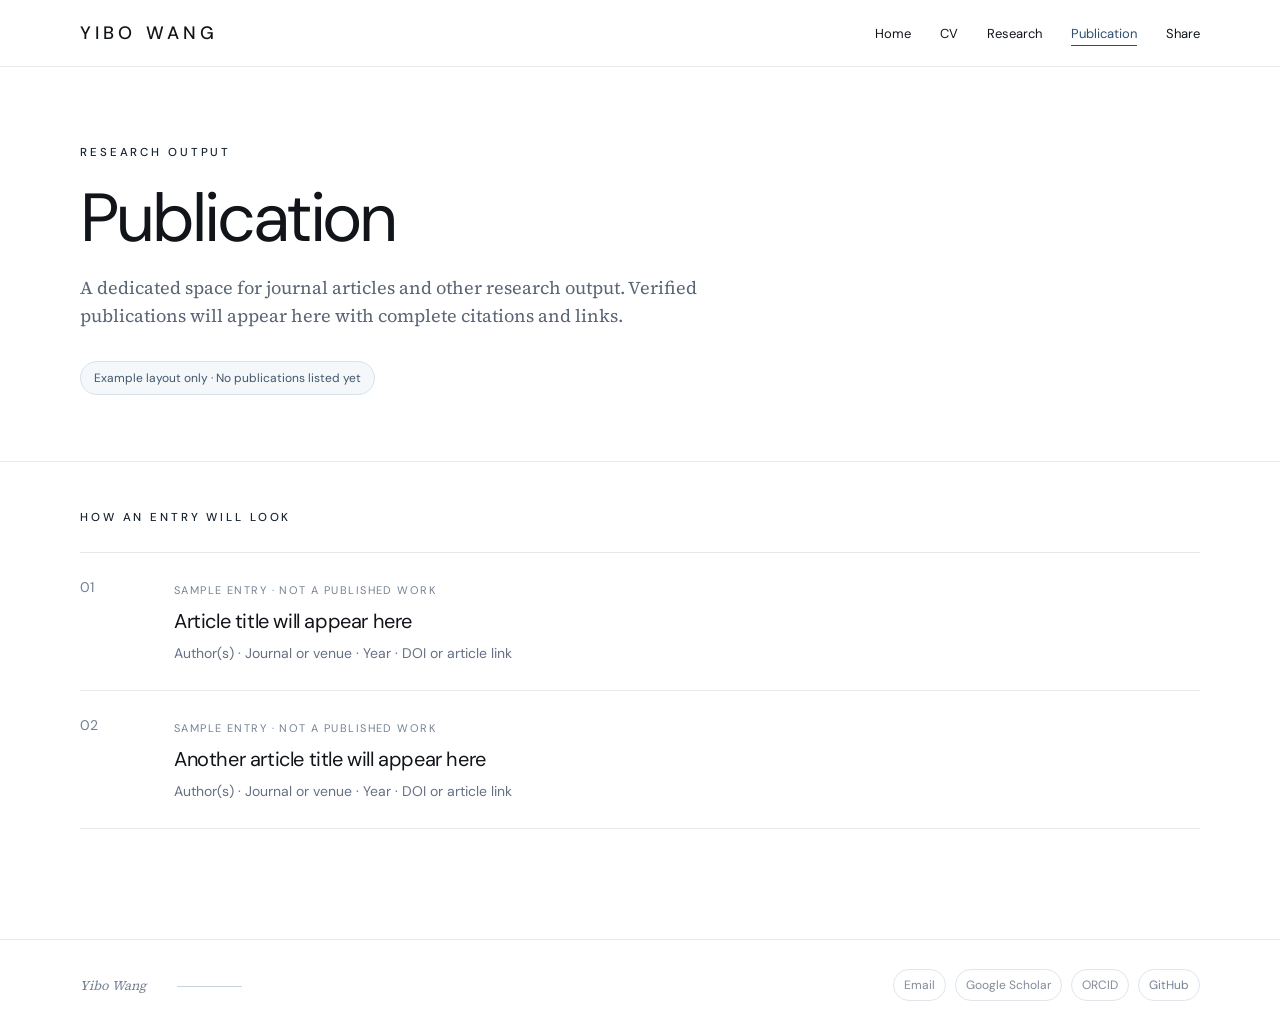
==== publications.html @ 69a41e06 "Add CV placeholder, publication examples, and navigation" ====
<!doctype html>
<html lang="en">
<head>
  <meta charset="utf-8">
  <meta name="viewport" content="width=device-width, initial-scale=1">
  <meta name="description" content="Publication page for Yibo Wang. Example entries are placeholders pending verified publication details.">
  <title>Publication | Yibo Wang</title>
  <style>
    @font-face { font-family:"DM Sans"; src:url("assets/fonts/dm-sans-latin.woff2") format("woff2"); font-style:normal; font-weight:100 1000; font-display:swap; }
    @font-face { font-family:"Source Serif 4"; src:url("assets/fonts/source-serif-4-latin.woff2") format("woff2"); font-style:normal; font-weight:200 900; font-display:swap; }
    :root { --ink:#11151a; --muted:#667080; --line:#e4e9ee; --blue:#304d6c; --width:1120px; }
    * { box-sizing:border-box; }
    body { margin:0; color:var(--ink); background:#fff; font-family:"DM Sans","Segoe UI",sans-serif; -webkit-font-smoothing:antialiased; }
    a { color:inherit; text-decoration:none; }
    button { font:inherit; }
    .container,.header-inner { width:min(calc(100% - 64px),var(--width)); margin-inline:auto; }
    .site-header { min-height:66px; border-bottom:1px solid var(--line); }
    .header-inner { min-height:66px; display:flex; align-items:center; justify-content:space-between; gap:24px; }
    .brand { font-size:18px; font-weight:500; letter-spacing:.23em; white-space:nowrap; }
    .nav { display:flex; align-items:center; gap:29px; font-size:13px; }
    .nav button { border:0; background:none; padding:0; color:inherit; cursor:pointer; font-size:inherit; }
    .nav a:hover,.nav button:hover { color:#4374a3; }
    .nav [aria-current=page] { color:var(--blue); text-decoration:underline; text-underline-offset:7px; }
    :focus-visible { outline:2px solid #537ca3; outline-offset:3px; }
    .intro { padding:78px 0 66px; border-bottom:1px solid var(--line); }
    .eyebrow { margin:0 0 23px; color:#1a2532; font-size:11.5px; font-weight:500; letter-spacing:.25em; text-transform:uppercase; }
    h1 { margin:0 0 20px; font-size:clamp(48px,6vw,68px); font-weight:400; letter-spacing:-.045em; line-height:1.05; }
    .intro-copy { max-width:650px; margin:0; color:#596475; font:18px/1.55 "Source Serif 4",Georgia,serif; }
    .sample-note { display:inline-block; margin-top:31px; border:1px solid #d7e2eb; border-radius:999px; padding:8px 13px; background:#f5f8fa; color:#41566b; font-size:12px; }
    .examples { padding:48px 0 110px; min-height:420px; }
    .section-title { margin:0 0 27px; color:#1a2532; font-size:11.5px; font-weight:500; letter-spacing:.25em; text-transform:uppercase; }
    .entry { display:grid; grid-template-columns:75px minmax(0,1fr); gap:19px; padding:25px 0; border-top:1px solid var(--line); }
    .entry:last-child { border-bottom:1px solid var(--line); }
    .entry-number { color:#718096; font-size:14px; }
    .entry-label { color:#758294; font-size:11px; letter-spacing:.13em; text-transform:uppercase; }
    .entry h2 { margin:9px 0; font-size:20px; font-weight:400; letter-spacing:-.02em; }
    .entry p { margin:0; color:#657183; font-size:14px; line-height:1.55; }
    .site-footer { border-top:1px solid var(--line); }
    .footer-inner { min-height:91px; display:flex; align-items:center; justify-content:space-between; gap:26px; color:#758294; font:italic 13px "Source Serif 4",Georgia,serif; }
    .footer-rule { height:1px; width:65px; margin-left:28px; background:#c9d3dd; display:inline-block; vertical-align:middle; }
    .footer-links { display:flex; justify-content:flex-end; align-items:center; gap:9px; flex-wrap:wrap; font:12px "DM Sans","Segoe UI",sans-serif; }
    .footer-links a,.footer-links span { border:1px solid #e0e6ec; border-radius:999px; padding:7px 10px; }
    .footer-links a:hover { color:#4374a3; border-color:#aebdca; }
    .link-unavailable { color:#818b98; cursor:default; }
    .share-status { position:fixed; left:50%; bottom:20px; transform:translateX(-50%); z-index:10; padding:10px 16px; color:#fff; background:#304d6c; border-radius:8px; font-size:13px; box-shadow:0 8px 24px #1a253233; }
    .share-status:empty { display:none; }
    @media (max-width:760px) {
      .container,.header-inner { width:min(calc(100% - 36px),var(--width)); }
      .header-inner { flex-wrap:wrap; padding:19px 0; gap:17px; }
      .nav { gap:16px; flex-wrap:wrap; }
      .intro { padding:62px 0 52px; }
      .examples { padding:38px 0 80px; }
      .footer-inner { flex-direction:column; align-items:flex-start; justify-content:center; padding:23px 0; }
      .footer-links { justify-content:flex-start; }
    }
    @media (max-width:440px) {
      .entry { grid-template-columns:32px minmax(0,1fr); gap:10px; }
      .footer-inner { gap:18px; font-size:11px; }
      .footer-rule { width:30px; margin-left:10px; }
    }
  </style>
</head>
<body>
  <header class="site-header"><div class="header-inner">
    <a class="brand" href="index.html">YIBO WANG</a>
    <nav class="nav" aria-label="Main navigation"><a href="index.html">Home</a><a href="assets/cv.pdf" target="_blank" rel="noopener noreferrer" aria-label="CV PDF placeholder, opens in a new tab">CV</a><a href="index.html#research">Research</a><a href="publications.html" aria-current="page">Publication</a><button type="button" data-share>Share</button></nav>
  </div></header>
  <main>
    <section class="intro"><div class="container">
      <p class="eyebrow">Research output</p>
      <h1>Publication</h1>
      <p class="intro-copy">A dedicated space for journal articles and other research output. Verified publications will appear here with complete citations and links.</p>
      <span class="sample-note">Example layout only · No publications listed yet</span>
    </div></section>
    <section class="examples" aria-labelledby="example-title"><div class="container">
      <h2 class="section-title" id="example-title">How an entry will look</h2>
      <article class="entry"><span class="entry-number">01</span><div><span class="entry-label">Sample entry · Not a published work</span><h2>Article title will appear here</h2><p>Author(s) · Journal or venue · Year · DOI or article link</p></div></article>
      <article class="entry"><span class="entry-number">02</span><div><span class="entry-label">Sample entry · Not a published work</span><h2>Another article title will appear here</h2><p>Author(s) · Journal or venue · Year · DOI or article link</p></div></article>
    </div></section>
  </main>
  <footer class="site-footer"><div class="container footer-inner"><span>Yibo Wang <span class="footer-rule"></span></span><nav class="footer-links" aria-label="Contact and profiles"><span class="link-unavailable" title="Email address to be added">Email</span><span class="link-unavailable" title="Google Scholar link to be added">Google Scholar</span><span class="link-unavailable" title="ORCID link to be added">ORCID</span><a href="https://github.com/y1bo-wang" target="_blank" rel="noopener noreferrer">GitHub</a></nav></div></footer>
  <div class="share-status" role="status" aria-live="polite"></div>
  <script src="assets/site.js" defer></script>
</body>
</html>
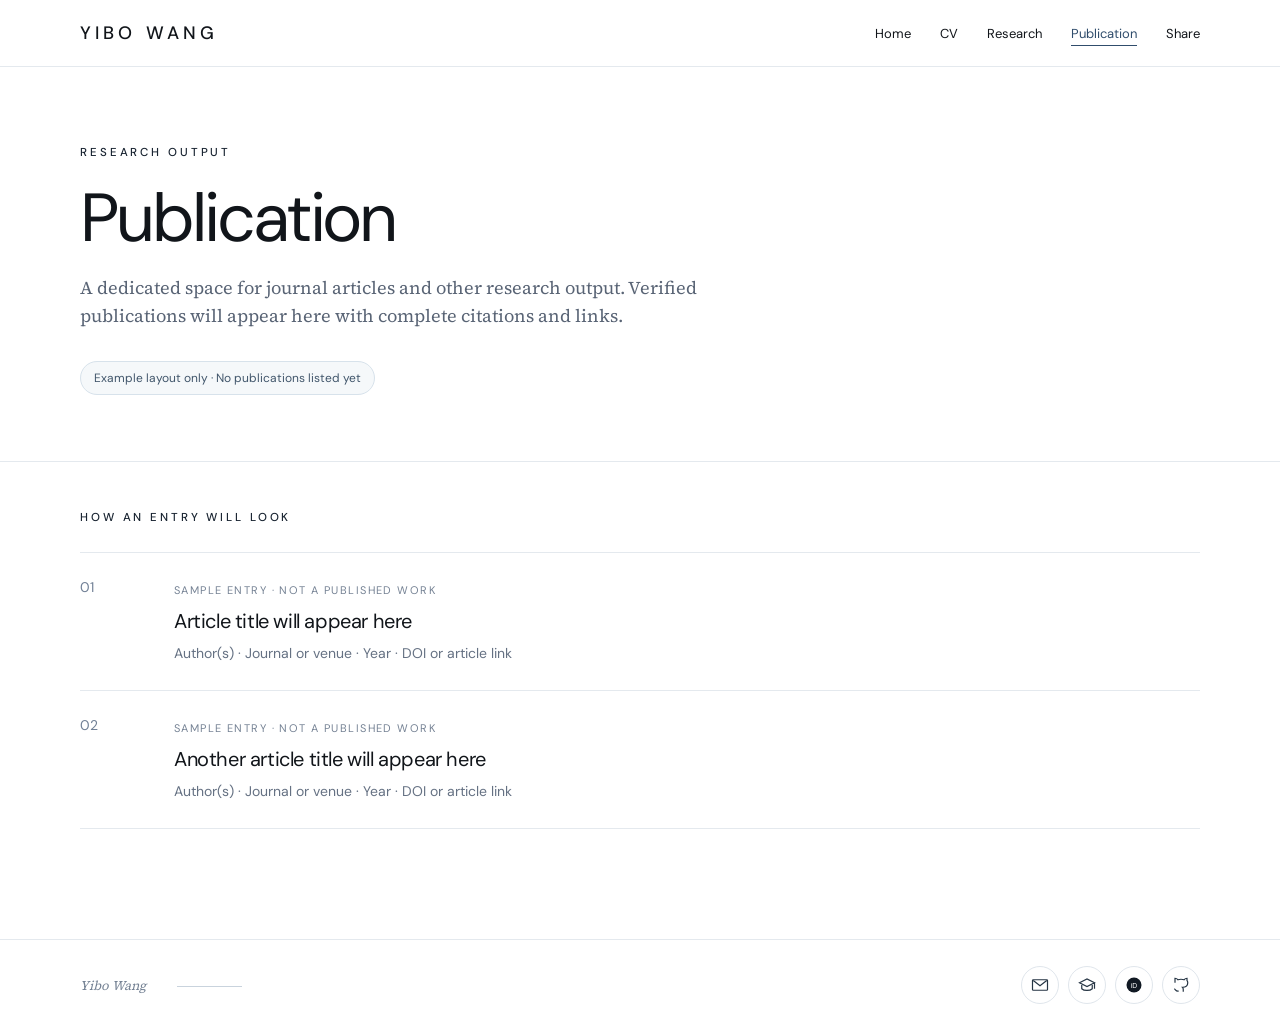
==== commit 69f2cd36: "Add research and share pages with icon-only footer" ====
--- a/publications.html
+++ b/publications.html
@@ -1,85 +1,30 @@
-<!doctype html>
-<html lang="en">
-<head>
-  <meta charset="utf-8">
-  <meta name="viewport" content="width=device-width, initial-scale=1">
-  <meta name="description" content="Publication page for Yibo Wang. Example entries are placeholders pending verified publication details.">
-  <title>Publication | Yibo Wang</title>
-  <style>
-    @font-face { font-family:"DM Sans"; src:url("assets/fonts/dm-sans-latin.woff2") format("woff2"); font-style:normal; font-weight:100 1000; font-display:swap; }
-    @font-face { font-family:"Source Serif 4"; src:url("assets/fonts/source-serif-4-latin.woff2") format("woff2"); font-style:normal; font-weight:200 900; font-display:swap; }
-    :root { --ink:#11151a; --muted:#667080; --line:#e4e9ee; --blue:#304d6c; --width:1120px; }
-    * { box-sizing:border-box; }
-    body { margin:0; color:var(--ink); background:#fff; font-family:"DM Sans","Segoe UI",sans-serif; -webkit-font-smoothing:antialiased; }
-    a { color:inherit; text-decoration:none; }
-    button { font:inherit; }
-    .container,.header-inner { width:min(calc(100% - 64px),var(--width)); margin-inline:auto; }
-    .site-header { min-height:66px; border-bottom:1px solid var(--line); }
-    .header-inner { min-height:66px; display:flex; align-items:center; justify-content:space-between; gap:24px; }
-    .brand { font-size:18px; font-weight:500; letter-spacing:.23em; white-space:nowrap; }
-    .nav { display:flex; align-items:center; gap:29px; font-size:13px; }
-    .nav button { border:0; background:none; padding:0; color:inherit; cursor:pointer; font-size:inherit; }
-    .nav a:hover,.nav button:hover { color:#4374a3; }
-    .nav [aria-current=page] { color:var(--blue); text-decoration:underline; text-underline-offset:7px; }
-    :focus-visible { outline:2px solid #537ca3; outline-offset:3px; }
-    .intro { padding:78px 0 66px; border-bottom:1px solid var(--line); }
-    .eyebrow { margin:0 0 23px; color:#1a2532; font-size:11.5px; font-weight:500; letter-spacing:.25em; text-transform:uppercase; }
-    h1 { margin:0 0 20px; font-size:clamp(48px,6vw,68px); font-weight:400; letter-spacing:-.045em; line-height:1.05; }
-    .intro-copy { max-width:650px; margin:0; color:#596475; font:18px/1.55 "Source Serif 4",Georgia,serif; }
-    .sample-note { display:inline-block; margin-top:31px; border:1px solid #d7e2eb; border-radius:999px; padding:8px 13px; background:#f5f8fa; color:#41566b; font-size:12px; }
-    .examples { padding:48px 0 110px; min-height:420px; }
-    .section-title { margin:0 0 27px; color:#1a2532; font-size:11.5px; font-weight:500; letter-spacing:.25em; text-transform:uppercase; }
-    .entry { display:grid; grid-template-columns:75px minmax(0,1fr); gap:19px; padding:25px 0; border-top:1px solid var(--line); }
-    .entry:last-child { border-bottom:1px solid var(--line); }
-    .entry-number { color:#718096; font-size:14px; }
-    .entry-label { color:#758294; font-size:11px; letter-spacing:.13em; text-transform:uppercase; }
-    .entry h2 { margin:9px 0; font-size:20px; font-weight:400; letter-spacing:-.02em; }
-    .entry p { margin:0; color:#657183; font-size:14px; line-height:1.55; }
-    .site-footer { border-top:1px solid var(--line); }
-    .footer-inner { min-height:91px; display:flex; align-items:center; justify-content:space-between; gap:26px; color:#758294; font:italic 13px "Source Serif 4",Georgia,serif; }
-    .footer-rule { height:1px; width:65px; margin-left:28px; background:#c9d3dd; display:inline-block; vertical-align:middle; }
-    .footer-links { display:flex; justify-content:flex-end; align-items:center; gap:9px; flex-wrap:wrap; font:12px "DM Sans","Segoe UI",sans-serif; }
-    .footer-links a,.footer-links span { border:1px solid #e0e6ec; border-radius:999px; padding:7px 10px; }
-    .footer-links a:hover { color:#4374a3; border-color:#aebdca; }
-    .link-unavailable { color:#818b98; cursor:default; }
-    .share-status { position:fixed; left:50%; bottom:20px; transform:translateX(-50%); z-index:10; padding:10px 16px; color:#fff; background:#304d6c; border-radius:8px; font-size:13px; box-shadow:0 8px 24px #1a253233; }
-    .share-status:empty { display:none; }
-    @media (max-width:760px) {
-      .container,.header-inner { width:min(calc(100% - 36px),var(--width)); }
-      .header-inner { flex-wrap:wrap; padding:19px 0; gap:17px; }
-      .nav { gap:16px; flex-wrap:wrap; }
-      .intro { padding:62px 0 52px; }
-      .examples { padding:38px 0 80px; }
-      .footer-inner { flex-direction:column; align-items:flex-start; justify-content:center; padding:23px 0; }
-      .footer-links { justify-content:flex-start; }
-    }
-    @media (max-width:440px) {
-      .entry { grid-template-columns:32px minmax(0,1fr); gap:10px; }
-      .footer-inner { gap:18px; font-size:11px; }
-      .footer-rule { width:30px; margin-left:10px; }
-    }
-  </style>
-</head>
-<body>
-  <header class="site-header"><div class="header-inner">
-    <a class="brand" href="index.html">YIBO WANG</a>
-    <nav class="nav" aria-label="Main navigation"><a href="index.html">Home</a><a href="assets/cv.pdf" target="_blank" rel="noopener noreferrer" aria-label="CV PDF placeholder, opens in a new tab">CV</a><a href="index.html#research">Research</a><a href="publications.html" aria-current="page">Publication</a><button type="button" data-share>Share</button></nav>
-  </div></header>
-  <main>
-    <section class="intro"><div class="container">
-      <p class="eyebrow">Research output</p>
-      <h1>Publication</h1>
-      <p class="intro-copy">A dedicated space for journal articles and other research output. Verified publications will appear here with complete citations and links.</p>
-      <span class="sample-note">Example layout only · No publications listed yet</span>
-    </div></section>
-    <section class="examples" aria-labelledby="example-title"><div class="container">
-      <h2 class="section-title" id="example-title">How an entry will look</h2>
-      <article class="entry"><span class="entry-number">01</span><div><span class="entry-label">Sample entry · Not a published work</span><h2>Article title will appear here</h2><p>Author(s) · Journal or venue · Year · DOI or article link</p></div></article>
-      <article class="entry"><span class="entry-number">02</span><div><span class="entry-label">Sample entry · Not a published work</span><h2>Another article title will appear here</h2><p>Author(s) · Journal or venue · Year · DOI or article link</p></div></article>
-    </div></section>
-  </main>
-  <footer class="site-footer"><div class="container footer-inner"><span>Yibo Wang <span class="footer-rule"></span></span><nav class="footer-links" aria-label="Contact and profiles"><span class="link-unavailable" title="Email address to be added">Email</span><span class="link-unavailable" title="Google Scholar link to be added">Google Scholar</span><span class="link-unavailable" title="ORCID link to be added">ORCID</span><a href="https://github.com/y1bo-wang" target="_blank" rel="noopener noreferrer">GitHub</a></nav></div></footer>
-  <div class="share-status" role="status" aria-live="polite"></div>
-  <script src="assets/site.js" defer></script>
-</body>
-</html>
+<!doctype html>
+<html lang="en">
+<head>
+  <meta charset="utf-8">
+  <meta name="viewport" content="width=device-width, initial-scale=1">
+  <meta name="description" content="Publication page for Yibo Wang. Example entries are placeholders pending verified publication details.">
+  <title>Publication | Yibo Wang</title>
+  <link rel="stylesheet" href="assets/page.css">
+</head>
+<body>
+  <header class="site-header"><div class="header-inner">
+    <a class="brand" href="index.html">YIBO WANG</a>
+    <nav class="nav" aria-label="Main navigation"><a href="index.html">Home</a><a href="assets/cv.pdf" target="_blank" rel="noopener noreferrer" aria-label="CV PDF placeholder, opens in a new tab">CV</a><a href="research.html">Research</a><a href="publications.html" aria-current="page">Publication</a><a href="share.html">Share</a></nav>
+  </div></header>
+  <main>
+    <section class="intro"><div class="container">
+      <p class="eyebrow">Research output</p>
+      <h1>Publication</h1>
+      <p class="intro-copy">A dedicated space for journal articles and other research output. Verified publications will appear here with complete citations and links.</p>
+      <span class="sample-note">Example layout only · No publications listed yet</span>
+    </div></section>
+    <section class="examples" aria-labelledby="example-title"><div class="container">
+      <h2 class="section-title" id="example-title">How an entry will look</h2>
+      <article class="entry"><span class="entry-number">01</span><div><span class="entry-label">Sample entry · Not a published work</span><h2>Article title will appear here</h2><p>Author(s) · Journal or venue · Year · DOI or article link</p></div></article>
+      <article class="entry"><span class="entry-number">02</span><div><span class="entry-label">Sample entry · Not a published work</span><h2>Another article title will appear here</h2><p>Author(s) · Journal or venue · Year · DOI or article link</p></div></article>
+    </div></section>
+  </main>
+  <footer class="site-footer"><div class="container footer-inner"><span>Yibo Wang <span class="footer-rule"></span></span><nav class="footer-links" aria-label="Contact and profiles"><span class="link-unavailable" role="img" aria-label="Email address to be added" title="Email address to be added"><svg viewBox="0 0 24 24" aria-hidden="true"><rect x="2" y="5" width="20" height="14" rx="1"/><path d="m3 6 9 7 9-7"/></svg></span><span class="link-unavailable" role="img" aria-label="Google Scholar link to be added" title="Google Scholar link to be added"><svg viewBox="0 0 24 24" aria-hidden="true"><path d="M2 9 12 4l10 5-10 5L2 9Z M5 12v5c3 3 11 3 14 0v-5 M22 9v8"/></svg></span><span class="link-unavailable" role="img" aria-label="ORCID link to be added" title="ORCID link to be added"><svg viewBox="0 0 24 24" aria-hidden="true"><circle cx="12" cy="12" r="10" fill="#111923" stroke="none"/><text x="12" y="16" text-anchor="middle" font-size="9" fill="#fff" stroke="none" font-family="Arial">iD</text></svg></span><a href="https://github.com/y1bo-wang" target="_blank" rel="noopener noreferrer" aria-label="GitHub" title="GitHub"><svg viewBox="0 0 24 24" aria-hidden="true"><path d="M9 20c-4 1-4-2-6-3m12 4v-3c0-1 0-2-1-3 4 0 7-2 7-6 0-1 0-2-1-3 0-1 0-2 0-3-2 0-3 1-4 2-3-1-5-1-8 0-1-1-2-2-4-2 0 1 0 2 0 3v3"/></svg></a></nav></div></footer>
+</body>
+</html>
--- a/assets/page.css
+++ b/assets/page.css
@@ -0,0 +1,71 @@
+@font-face { font-family:"DM Sans"; src:url("fonts/dm-sans-latin.woff2") format("woff2"); font-style:normal; font-weight:100 1000; font-display:swap; }
+    @font-face { font-family:"Source Serif 4"; src:url("fonts/source-serif-4-latin.woff2") format("woff2"); font-style:normal; font-weight:200 900; font-display:swap; }
+    :root { --ink:#11151a; --muted:#667080; --line:#e4e9ee; --blue:#304d6c; --width:1120px; }
+    * { box-sizing:border-box; }
+    body { margin:0; color:var(--ink); background:#fff; font-family:"DM Sans","Segoe UI",sans-serif; -webkit-font-smoothing:antialiased; }
+    a { color:inherit; text-decoration:none; }
+    button { font:inherit; }
+    .container,.header-inner { width:min(calc(100% - 64px),var(--width)); margin-inline:auto; }
+    .site-header { min-height:66px; border-bottom:1px solid var(--line); }
+    .header-inner { min-height:66px; display:flex; align-items:center; justify-content:space-between; gap:24px; }
+    .brand { font-size:18px; font-weight:500; letter-spacing:.23em; white-space:nowrap; }
+    .nav { display:flex; align-items:center; gap:29px; font-size:13px; }
+    .nav button { border:0; background:none; padding:0; color:inherit; cursor:pointer; font-size:inherit; }
+    .nav a:hover,.nav button:hover { color:#4374a3; }
+    .nav [aria-current=page] { color:var(--blue); text-decoration:underline; text-underline-offset:7px; }
+    :focus-visible { outline:2px solid #537ca3; outline-offset:3px; }
+    .intro { padding:78px 0 66px; border-bottom:1px solid var(--line); }
+    .eyebrow { margin:0 0 23px; color:#1a2532; font-size:11.5px; font-weight:500; letter-spacing:.25em; text-transform:uppercase; }
+    h1 { margin:0 0 20px; font-size:clamp(48px,6vw,68px); font-weight:400; letter-spacing:-.045em; line-height:1.05; }
+    .intro-copy { max-width:650px; margin:0; color:#596475; font:18px/1.55 "Source Serif 4",Georgia,serif; }
+    .sample-note { display:inline-block; margin-top:31px; border:1px solid #d7e2eb; border-radius:999px; padding:8px 13px; background:#f5f8fa; color:#41566b; font-size:12px; }
+    .examples { padding:48px 0 110px; min-height:420px; }
+    .section-title { margin:0 0 27px; color:#1a2532; font-size:11.5px; font-weight:500; letter-spacing:.25em; text-transform:uppercase; }
+    .entry { display:grid; grid-template-columns:75px minmax(0,1fr); gap:19px; padding:25px 0; border-top:1px solid var(--line); }
+    .entry:last-child { border-bottom:1px solid var(--line); }
+    .entry-number { color:#718096; font-size:14px; }
+    .entry-label { color:#758294; font-size:11px; letter-spacing:.13em; text-transform:uppercase; }
+    .entry h2 { margin:9px 0; font-size:20px; font-weight:400; letter-spacing:-.02em; }
+    .entry p { margin:0; color:#657183; font-size:14px; line-height:1.55; }
+    .site-footer { border-top:1px solid var(--line); }
+    .footer-inner { min-height:91px; display:flex; align-items:center; justify-content:space-between; gap:26px; color:#758294; font:italic 13px "Source Serif 4",Georgia,serif; }
+    .footer-rule { height:1px; width:65px; margin-left:28px; background:#c9d3dd; display:inline-block; vertical-align:middle; }
+    .footer-links { display:flex; justify-content:flex-end; align-items:center; gap:9px; flex-wrap:wrap; font:12px "DM Sans","Segoe UI",sans-serif; }
+    .footer-links a,.footer-links span { width:38px; height:38px; display:inline-flex; align-items:center; justify-content:center; border:1px solid #e0e6ec; border-radius:50%; }
+    .footer-links a:hover { color:#4374a3; border-color:#aebdca; }
+    .footer-links svg { width:18px; height:18px; stroke:#263544; fill:none; stroke-width:1.6; }
+    .link-unavailable { color:#818b98; cursor:default; }
+    .share-status { position:fixed; left:50%; bottom:20px; transform:translateX(-50%); z-index:10; padding:10px 16px; color:#fff; background:#304d6c; border-radius:8px; font-size:13px; box-shadow:0 8px 24px #1a253233; }
+    .share-status:empty { display:none; }
+    @media (max-width:760px) {
+      .container,.header-inner { width:min(calc(100% - 36px),var(--width)); }
+      .header-inner { flex-wrap:wrap; padding:19px 0; gap:17px; }
+      .nav { gap:16px; flex-wrap:wrap; }
+      .intro { padding:62px 0 52px; }
+      .examples { padding:38px 0 80px; }
+      .footer-inner { flex-direction:column; align-items:flex-start; justify-content:center; padding:23px 0; }
+      .footer-links { justify-content:flex-start; }
+    }
+    @media (max-width:440px) {
+      .entry { grid-template-columns:32px minmax(0,1fr); gap:10px; }
+      .footer-inner { gap:18px; font-size:11px; }
+      .footer-rule { width:30px; margin-left:10px; }
+    }
+    .research-list { display:grid; gap:0; }
+    .research-entry { display:grid; grid-template-columns:minmax(0,1fr) minmax(0,43%); gap:42px; align-items:center; padding:31px 0; border-top:1px solid var(--line); }
+    .research-entry:last-child { border-bottom:1px solid var(--line); }
+    .research-entry h2 { margin:8px 0 10px; font-size:23px; font-weight:400; letter-spacing:-.025em; }
+    .research-entry p { max-width:520px; margin:0; color:#657183; font-size:15px; line-height:1.55; }
+    .research-entry img { display:block; width:100%; height:160px; object-fit:cover; border:1px solid #edf0f3; }
+    .tags { display:flex; flex-wrap:wrap; gap:9px 18px; margin-top:16px; color:#798495; font-size:12.5px; }
+    .share-card { max-width:720px; border:1px solid var(--line); padding:31px; }
+    .share-card h2 { margin:0 0 11px; font-size:22px; font-weight:400; }
+    .share-card p { margin:0 0 21px; color:#657183; font-size:15px; line-height:1.5; }
+    .share-url { display:block; width:100%; margin-bottom:18px; border:1px solid #d8e1e8; border-radius:6px; background:#f8fafb; padding:12px; color:#304d6c; font:14px "DM Sans","Segoe UI",sans-serif; }
+    .share-actions { display:flex; gap:10px; flex-wrap:wrap; }
+    .action-button { border:1px solid #304d6c; border-radius:6px; padding:10px 17px; background:#304d6c; color:#fff; cursor:pointer; }
+    .action-button.secondary { color:#304d6c; background:#fff; }
+    .action-button:hover { opacity:.86; }
+    .share-feedback { min-height:20px; margin-top:17px; color:#304d6c; font-size:13px; }
+    @media (max-width:760px) { .research-entry { grid-template-columns:1fr; gap:20px; } .research-entry img { height:auto; max-height:210px; } }
+    @media (max-width:440px) { .share-card { padding:23px 18px; } }
